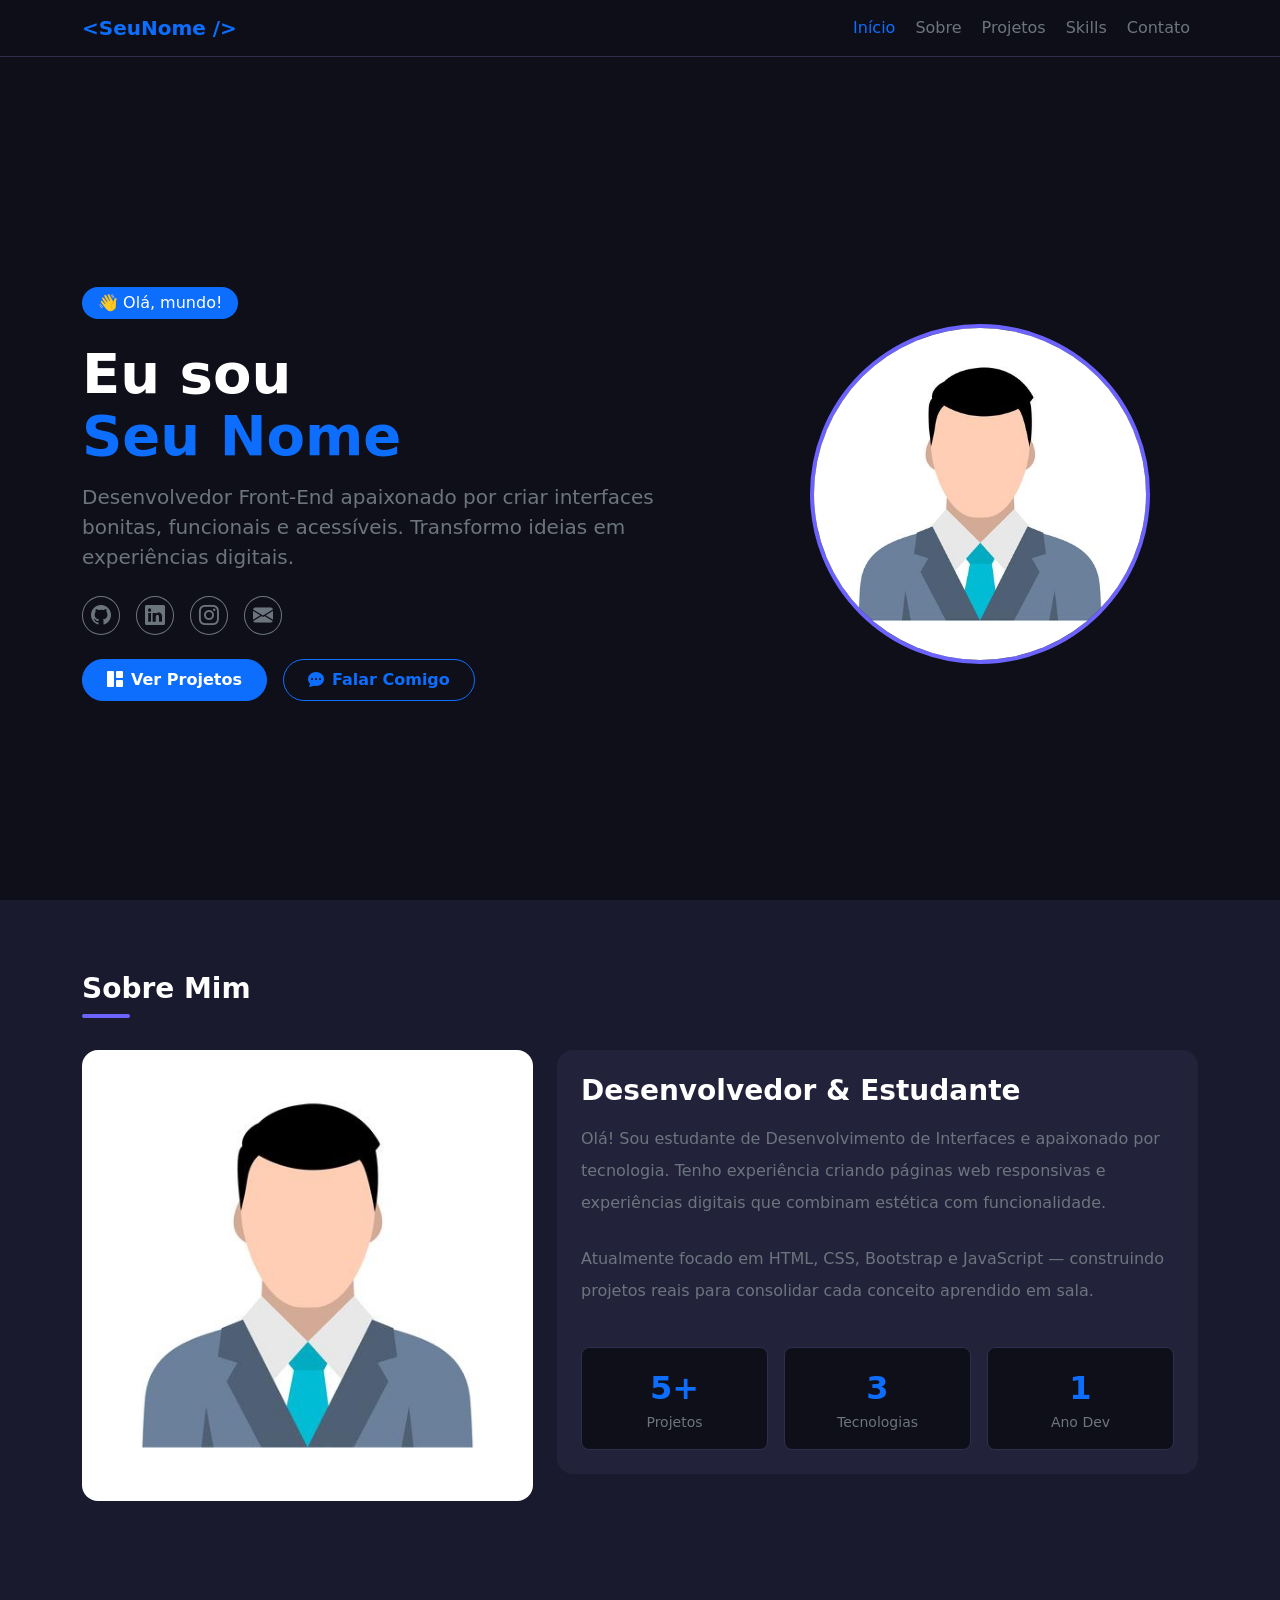
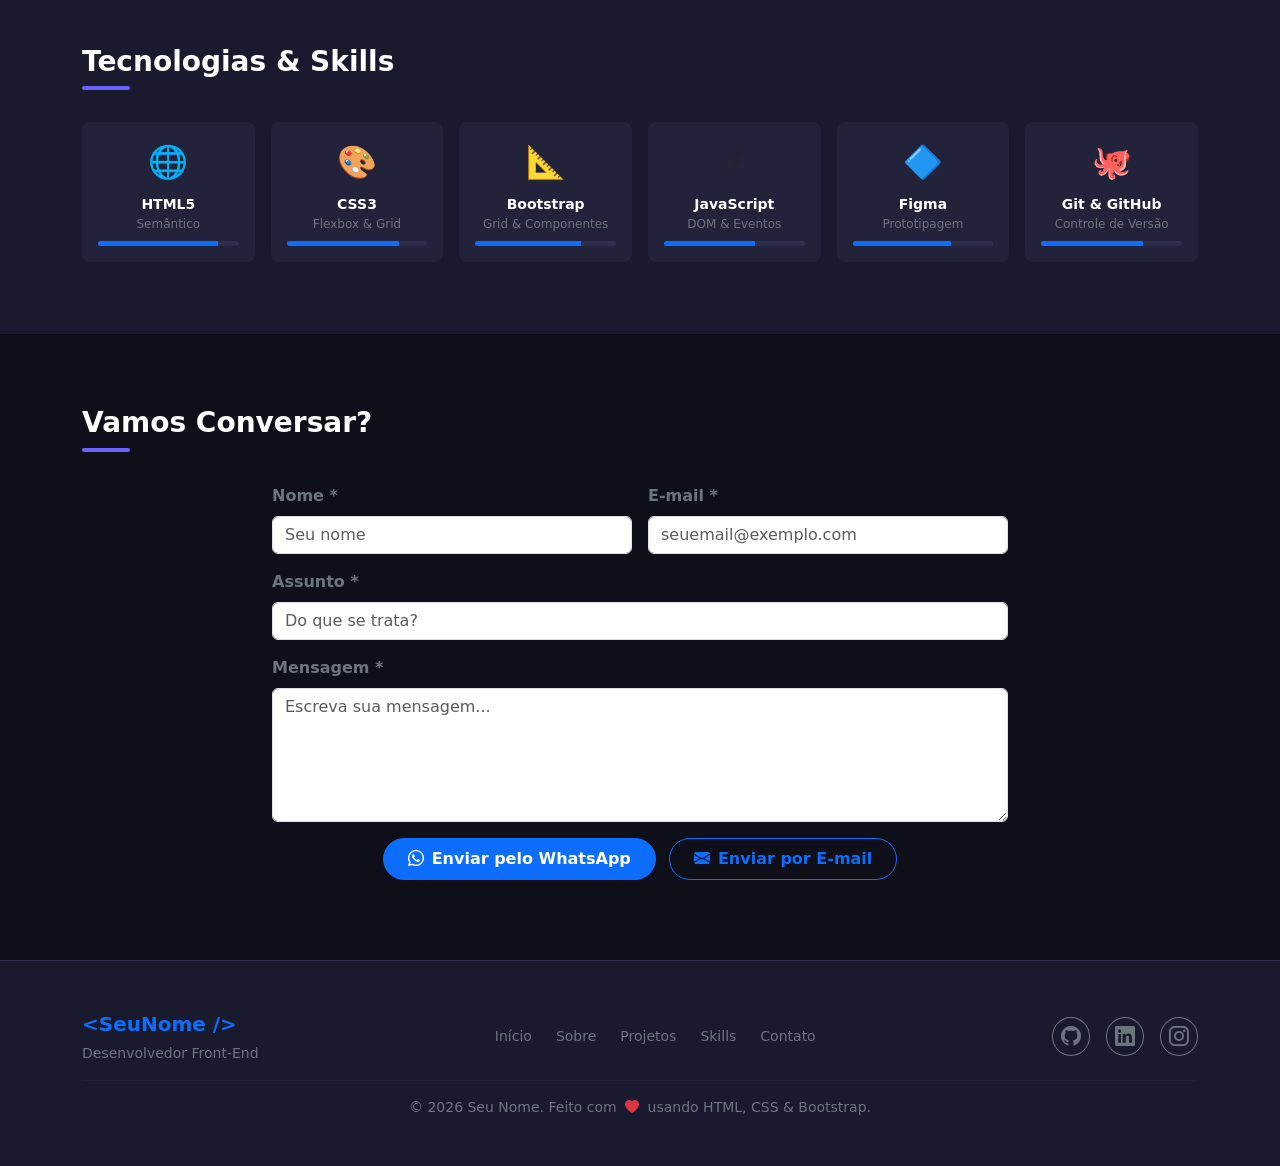
==== Professor/Projeto Final/index.html @ 261734fa "ajuste pasta" ====
<!DOCTYPE html>
<html lang="pt-BR">
  <head>
    <meta charset="UTF-8"/>
    <meta name="viewport" content="width=device-width, initial-scale=1.0"/>
    <title>Portfólio — Seu Nome</title>

    <!-- Bootstrap 5 CSS -->
    <link rel="stylesheet" href="https://cdn.jsdelivr.net/npm/bootstrap@5.3.3/dist/css/bootstrap.min.css"/>
    <!-- Bootstrap Icons -->
    <link rel="stylesheet" href="https://cdn.jsdelivr.net/npm/bootstrap-icons@1.11.3/font/bootstrap-icons.min.css"/>
    <!-- Nosso CSS customizado (sempre DEPOIS do Bootstrap) -->
    <link rel="stylesheet" href="estilo.css"/>
  </head>
  <body>


    <!-- ══════════════════════════════════════════════════════
       NAVBAR
  ══════════════════════════════════════════════════════ -->
    <nav class="navbar navbar-expand-lg navbar-portfolio fixed-top">
      <div class="container">

        <a class="navbar-brand fw-bold fs-5 text-primary" href="#inicio">
          &lt;SeuNome /&gt;
        </a>

        <!-- Botão hamburguer — aparece só no mobile -->
        <button
          class="navbar-toggler border-0"
          type="button"
          data-bs-toggle="collapse"
          data-bs-target="#menu"
          aria-controls="menu"
          aria-expanded="false"
          aria-label="Menu"
        >
          <i class="bi bi-list text-white fs-4"></i>
        </button>

        <!-- Links — colapsam no mobile -->
        <div class="collapse navbar-collapse" id="menu">
          <ul class="navbar-nav ms-auto gap-1">
            <li class="nav-item"><a class="nav-link active text-primary" href="#inicio">Início</a></li>
            <li class="nav-item"><a class="nav-link text-secondary" href="#sobre">Sobre</a></li>
            <li class="nav-item"><a class="nav-link text-secondary" href="#projetos">Projetos</a></li>
            <li class="nav-item"><a class="nav-link text-secondary" href="#skills">Skills</a></li>
            <li class="nav-item"><a class="nav-link text-secondary" href="#contato">Contato</a></li>
          </ul>
        </div>

      </div>
    </nav>


    <!-- ══════════════════════════════════════════════════════
       HERO — APRESENTAÇÃO
  ══════════════════════════════════════════════════════ -->
    <section class="hero" id="inicio">
      <div class="container">
        <div class="row align-items-center g-5">

          <!-- Coluna de texto -->
          <div class="col-12 col-lg-7 order-2 order-lg-1">

            <!-- Badge de saudação (componente Badge do Bootstrap) -->
            <span class="badge rounded-pill text-bg-primary mb-3 fs-6 fw-normal px-3 py-2">
              👋 Olá, mundo!
            </span>

            <h1 class="hero-nome text-white mt-2">
              Eu sou<br>
              <span class="text-primary">Seu Nome</span>
            </h1>

            <p class="lead text-secondary mt-3">
              Desenvolvedor Front-End apaixonado por criar interfaces bonitas,
              funcionais e acessíveis. Transformo ideias em experiências digitais.
            </p>

            <!-- Redes sociais — botões circulares do Bootstrap -->
            <div class="d-flex gap-3 mt-4">
              <a
                href="https://github.com/seunome"
                target="_blank"
                class="btn btn-outline-secondary rounded-circle p-2 lh-1"
                title="GitHub"
              >
                <i class="bi bi-github fs-5"></i>
              </a>
              <a
                href="https://linkedin.com/in/seunome"
                target="_blank"
                class="btn btn-outline-secondary rounded-circle p-2 lh-1"
                title="LinkedIn"
              >
                <i class="bi bi-linkedin fs-5"></i>
              </a>
              <a
                href="https://instagram.com/seunome"
                target="_blank"
                class="btn btn-outline-secondary rounded-circle p-2 lh-1"
                title="Instagram"
              >
                <i class="bi bi-instagram fs-5"></i>
              </a>
              <a
                href="mailto:seuemail@email.com"
                class="btn btn-outline-secondary rounded-circle p-2 lh-1"
                title="E-mail"
              >
                <i class="bi bi-envelope-fill fs-5"></i>
              </a>
            </div>

            <!-- Botões de ação — btn-primary e btn-outline-primary do Bootstrap -->
            <div class="d-flex flex-wrap gap-3 mt-4">
              <a href="#projetos" class="btn btn-primary rounded-pill px-4 py-2 fw-bold">
                <i class="bi bi-grid-1x2-fill me-2"></i>Ver Projetos
              </a>
              <a href="#contato" class="btn btn-outline-primary rounded-pill px-4 py-2 fw-bold">
                <i class="bi bi-chat-dots-fill me-2"></i>Falar Comigo
              </a>
            </div>

          </div>

          <!-- Coluna da foto -->
          <div class="col-12 col-lg-5 order-1 order-lg-2 text-center">
            <!--
            Troque o src pela URL da sua foto (ex: src="foto.jpg")
            Use uma imagem quadrada para ficar redonda corretamente
          -->
            <img
              src="assets/img/user.jpg"
              alt="Foto de perfil"
              class="foto-perfil mx-auto"
            />
          </div>

        </div>
      </div>
    </section>


    <!-- ══════════════════════════════════════════════════════
       SOBRE MIM
  ══════════════════════════════════════════════════════ -->
    <section class="py-5" style="background-color: var(--superficie);" id="sobre">
      <div class="container py-4">

        <h2 class="titulo-secao fw-bold text-white fs-3">Sobre Mim</h2>

        <div class="row g-4 align-items-start">

          <!-- Foto -->
          <div class="col-12 col-md-5">
            <img
              src="assets/img/user.jpg"
              alt="Sobre mim"
              class="img-fluid rounded-4 w-100"
            />
          </div>

          <!-- Card de texto + stats -->
          <div class="col-12 col-md-7">
            <div class="card border-0 rounded-4 p-4" style="background-color: var(--superficie-alta);">
              <h3 class="fw-bold text-white mb-3">Desenvolvedor & Estudante</h3>

              <p class="text-secondary lh-lg">
                Olá! Sou estudante de Desenvolvimento de Interfaces e apaixonado por tecnologia.
                Tenho experiência criando páginas web responsivas e experiências digitais que
                combinam estética com funcionalidade.
              </p>
              <p class="text-secondary lh-lg mt-2">
                Atualmente focado em HTML, CSS, Bootstrap e JavaScript —
                construindo projetos reais para consolidar cada conceito aprendido em sala.
              </p>

  
              <div class="row g-3 mt-2">
                <div class="col-4">
                  <div
                    class="card text-center border rounded-3 p-3"
                    style="background-color: var(--fundo); border-color: var(--borda) !important;"
                  >
                    <div class="fs-2 fw-bold text-primary">5+</div>
                    <small class="text-secondary">Projetos</small>
                  </div>
                </div>
                <div class="col-4">
                  <div
                    class="card text-center border rounded-3 p-3"
                    style="background-color: var(--fundo); border-color: var(--borda) !important;"
                  >
                    <div class="fs-2 fw-bold text-primary">3</div>
                    <small class="text-secondary">Tecnologias</small>
                  </div>
                </div>
                <div class="col-4">
                  <div
                    class="card text-center border rounded-3 p-3"
                    style="background-color: var(--fundo); border-color: var(--borda) !important;"
                  >
                    <div class="fs-2 fw-bold text-primary">1</div>
                    <small class="text-secondary">Ano Dev</small>
                  </div>
                </div>
              </div>

            </div>
          </div>

        </div>
      </div>
    </section>


    <!-- ══════════════════════════════════════════════════════
       PROJETOS
  ══════════════════════════════════════════════════════ -->
   

    <!-- ══════════════════════════════════════════════════════
       SKILLS
  ══════════════════════════════════════════════════════ -->
    <section class="py-5" style="background-color: var(--superficie);" id="skills">
      <div class="container py-4">

        <h2 class="titulo-secao fw-bold text-white fs-3">Tecnologias & Skills</h2>

        <div class="row g-3">

          <div class="col-6 col-md-4 col-lg-2">
            <div
              class="card text-center border-0 rounded-3 p-3"
              style="background-color: var(--superficie-alta);"
            >
              <div class="fs-2 mb-2">🌐</div>
              <div class="fw-semibold text-white small">HTML5</div>
              <div class="text-secondary" style="font-size: 0.75rem;">Semântico</div>
              <!-- Progress Bar nativo do Bootstrap -->
              <div class="progress mt-2" style="height: 5px; background-color: var(--borda);">
                <div class="progress-bar bg-primary" style="width: 85%"></div>
              </div>
            </div>
          </div>

          <div class="col-6 col-md-4 col-lg-2">
            <div
              class="card text-center border-0 rounded-3 p-3"
              style="background-color: var(--superficie-alta);"
            >
              <div class="fs-2 mb-2">🎨</div>
              <div class="fw-semibold text-white small">CSS3</div>
              <div class="text-secondary" style="font-size: 0.75rem;">Flexbox & Grid</div>
              <div class="progress mt-2" style="height: 5px; background-color: var(--borda);">
                <div class="progress-bar bg-primary" style="width: 80%"></div>
              </div>
            </div>
          </div>

          <div class="col-6 col-md-4 col-lg-2">
            <div
              class="card text-center border-0 rounded-3 p-3"
              style="background-color: var(--superficie-alta);"
            >
              <div class="fs-2 mb-2">📐</div>
              <div class="fw-semibold text-white small">Bootstrap</div>
              <div class="text-secondary" style="font-size: 0.75rem;">Grid & Componentes</div>
              <div class="progress mt-2" style="height: 5px; background-color: var(--borda);">
                <div class="progress-bar bg-primary" style="width: 75%"></div>
              </div>
            </div>
          </div>

          <div class="col-6 col-md-4 col-lg-2">
            <div
              class="card text-center border-0 rounded-3 p-3"
              style="background-color: var(--superficie-alta);"
            >
              <div class="fs-2 mb-2">⚡</div>
              <div class="fw-semibold text-white small">JavaScript</div>
              <div class="text-secondary" style="font-size: 0.75rem;">DOM & Eventos</div>
              <div class="progress mt-2" style="height: 5px; background-color: var(--borda);">
                <div class="progress-bar bg-primary" style="width: 65%"></div>
              </div>
            </div>
          </div>

          <div class="col-6 col-md-4 col-lg-2">
            <div
              class="card text-center border-0 rounded-3 p-3"
              style="background-color: var(--superficie-alta);"
            >
              <div class="fs-2 mb-2">🔷</div>
              <div class="fw-semibold text-white small">Figma</div>
              <div class="text-secondary" style="font-size: 0.75rem;">Prototipagem</div>
              <div class="progress mt-2" style="height: 5px; background-color: var(--borda);">
                <div class="progress-bar bg-primary" style="width: 70%"></div>
              </div>
            </div>
          </div>

          <div class="col-6 col-md-4 col-lg-2">
            <div
              class="card text-center border-0 rounded-3 p-3"
              style="background-color: var(--superficie-alta);"
            >
              <div class="fs-2 mb-2">🐙</div>
              <div class="fw-semibold text-white small">Git & GitHub</div>
              <div class="text-secondary" style="font-size: 0.75rem;">Controle de Versão</div>
              <div class="progress mt-2" style="height: 5px; background-color: var(--borda);">
                <div class="progress-bar bg-primary" style="width: 72%"></div>
              </div>
            </div>
          </div>

        </div>
      </div>
    </section>


    <!-- ══════════════════════════════════════════════════════
       FORMULÁRIO DE CONTATO
  ══════════════════════════════════════════════════════ -->
    <section class="py-5" style="background-color: var(--fundo);" id="contato">
      <div class="container py-4">

        <h2 class="titulo-secao fw-bold text-white fs-3">Vamos Conversar?</h2>

        <!-- Alert Bootstrap — aparece via JS quando há erros -->
        <div id="alerta-erro" class="alert alert-danger d-flex align-items-center gap-2 d-none" role="alert">
          <i class="bi bi-exclamation-triangle-fill"></i>
          <span>Revise os campos destacados antes de enviar.</span>
        </div>

        <div class="row justify-content-center">
          <div class="col-12 col-lg-8">
            <form id="form-contato" novalidate>
              <div class="row g-3">

                <div class="col-12 col-md-6">
                  <label for="campo-nome" class="form-label text-secondary fw-semibold">Nome *</label>
                  <input type="text" class="form-control" id="campo-nome" placeholder="Seu nome"/>
                  <div class="text-danger small d-none mt-1" id="erro-nome">
                    <i class="bi bi-x-circle"></i> Informe seu nome.
                  </div>
                </div>

                <div class="col-12 col-md-6">
                  <label for="campo-email" class="form-label text-secondary fw-semibold">E-mail *</label>
                  <input type="email" class="form-control" id="campo-email" placeholder="seuemail@exemplo.com"/>
                  <div class="text-danger small d-none mt-1" id="erro-email">
                    <i class="bi bi-x-circle"></i> Informe um e-mail válido.
                  </div>
                </div>

                <div class="col-12">
                  <label for="campo-assunto" class="form-label text-secondary fw-semibold">Assunto *</label>
                  <input type="text" class="form-control" id="campo-assunto" placeholder="Do que se trata?"/>
                  <div class="text-danger small d-none mt-1" id="erro-assunto">
                    <i class="bi bi-x-circle"></i> Informe o assunto.
                  </div>
                </div>

                <div class="col-12">
                  <label for="campo-mensagem" class="form-label text-secondary fw-semibold">Mensagem *</label>
                  <textarea class="form-control" id="campo-mensagem" rows="5" placeholder="Escreva sua mensagem..."></textarea>
                  <div class="text-danger small d-none mt-1" id="erro-mensagem">
                    <i class="bi bi-x-circle"></i> Escreva sua mensagem (mínimo 10 caracteres).
                  </div>
                </div>

                <div class="col-12 text-center">
                  <button
                    type="button"
                    id="btn-whatsapp"
                    class="btn btn-primary rounded-pill px-4 py-2 fw-bold me-2 mb-2"
                  >
                    <i class="bi bi-whatsapp me-2"></i>Enviar pelo WhatsApp
                  </button>
                  <button
                    type="button"
                    id="btn-email"
                    class="btn btn-outline-primary rounded-pill px-4 py-2 fw-bold mb-2"
                  >
                    <i class="bi bi-envelope-fill me-2"></i>Enviar por E-mail
                  </button>
                </div>

              </div>
            </form>
          </div>
        </div>

      </div>
    </section>


    <!-- ══════════════════════════════════════════════════════
       FOOTER — utilitários Bootstrap + border-top
  ══════════════════════════════════════════════════════ -->
    <footer class="py-5 border-top" style="background-color: var(--superficie); border-color: var(--borda) !important;">
      <div class="container">
        <div class="row align-items-center justify-content-between g-4 text-center text-md-start">

          <div class="col-12 col-md-auto">
            <span class="fs-5 fw-bold text-primary">&lt;SeuNome /&gt;</span>
            <p class="text-secondary small mt-1 mb-0">Desenvolvedor Front-End</p>
          </div>

          <div class="col-12 col-md-auto">
            <ul class="list-unstyled d-flex flex-wrap justify-content-center gap-4 mb-0">
              <li><a href="#inicio" class="text-secondary small">Início</a></li>
              <li><a href="#sobre" class="text-secondary small">Sobre</a></li>
              <li><a href="#projetos" class="text-secondary small">Projetos</a></li>
              <li><a href="#skills" class="text-secondary small">Skills</a></li>
              <li><a href="#contato" class="text-secondary small">Contato</a></li>
            </ul>
          </div>

          <div class="col-12 col-md-auto">
            <div class="d-flex justify-content-center gap-3">
              <a
                href="https://github.com/seunome"
                target="_blank"
                class="btn btn-outline-secondary rounded-circle p-2 lh-1"
              >
                <i class="bi bi-github fs-5"></i>
              </a>
              <a
                href="https://linkedin.com/in/seunome"
                target="_blank"
                class="btn btn-outline-secondary rounded-circle p-2 lh-1"
              >
                <i class="bi bi-linkedin fs-5"></i>
              </a>
              <a
                href="https://instagram.com/seunome"
                target="_blank"
                class="btn btn-outline-secondary rounded-circle p-2 lh-1"
              >
                <i class="bi bi-instagram fs-5"></i>
              </a>
            </div>
          </div>

        </div>

        <hr style="border-color: var(--borda);">
        <p class="text-center text-secondary small mb-0">
          © 2026 Seu Nome. Feito com <i class="bi bi-heart-fill text-danger mx-1"></i> usando HTML, CSS & Bootstrap.
        </p>
      </div>
    </footer>


    <!-- Bootstrap JS -->
    <script src="https://cdn.jsdelivr.net/npm/bootstrap@5.3.3/dist/js/bootstrap.bundle.min.js"></script>

    <script src="script.js"></script>

  </body>
</html>
---- Professor/Projeto Final/estilo.css ----
/* ══════════════════════════════════════════════════════════════════
   PORTFÓLIO PESSOAL — estilo.css
   Só o que o Bootstrap não consegue fazer sozinho.
   ══════════════════════════════════════════════════════════════════ */

/* ─── VARIÁVEIS DE COR (tema dark customizado) ──────────────────── */
:root {
  --cor-primaria:   #6c63ff;
  --cor-secundaria: #ff6584;

  --fundo:           #0f0f1a;
  --superficie:      #1a1a2e;
  --superficie-alta: #22223a;
  --borda:           #2e2e4e;

  --texto:       #e8e8f0;
  --texto-suave: #9090b8;
}

/* ─── BASE ──────────────────────────────────────────────────────── */
html { scroll-behavior: smooth; }

body {
  background-color: var(--fundo);
  color: var(--texto);
}

a { text-decoration: none; color: inherit; }

/* ─── CLASSES DE FUNDO (substitui style="background-color:...") ─── */
.bg-fundo      { background-color: var(--fundo) !important; }
.bg-superficie { background-color: var(--superficie) !important; }

/* ─── CARDS REUTILIZÁVEIS ───────────────────────────────────────── */
/* Card principal (projetos / sobre) */
.card-dark {
  background-color: var(--superficie-alta);
}

/* Card de estatística (Sobre Mim) */
.card-stat {
  background-color: var(--fundo);
  border-color: var(--borda) !important;
}

/* Card de skill */
.card-skill {
  background-color: var(--superficie-alta);
}

/* Footer do card de projeto */
.card-footer-dark {
  background-color: transparent;
  border-color: var(--borda);
}

/* ─── NAVBAR ────────────────────────────────────────────────────── */
.navbar-portfolio {
  background-color: rgba(15, 15, 26, 0.95) !important;
  border-bottom: 1px solid var(--borda);
}

/* ─── HERO ──────────────────────────────────────────────────────── */
.hero {
  min-height: 100vh;
  display: flex;
  align-items: center;
  padding-top: 80px;
}

.foto-perfil {
  width: 260px;
  height: 260px;
  object-fit: cover;
  border-radius: 50%;
  border: 4px solid var(--cor-primaria);
}

.hero-nome {
  font-size: 3.5rem;
  font-weight: 800;
  line-height: 1.1;
}

@media (min-width: 992px) {
  .foto-perfil { width: 340px; height: 340px; }
  .hero        { padding-top: 88px; }
}

@media (max-width: 575px) {
  .hero-nome { font-size: 2.5rem; }
}

/* ─── TÍTULO DE SEÇÃO (linha colorida embaixo) ──────────────────── */
.titulo-secao {
  position: relative;
  display: inline-block;
  padding-bottom: 12px;
  margin-bottom: 2rem;
}

.titulo-secao::after {
  content: '';
  position: absolute;
  left: 0; bottom: 0;
  width: 48px; height: 4px;
  background-color: var(--cor-primaria);
  border-radius: 99px;
}

/* ─── TOPO DO CARD DE PROJETO ───────────────────────────────────── */
.card-topo {
  height: 160px;
  background: linear-gradient(135deg, var(--cor-primaria), var(--cor-secundaria));
  display: flex;
  align-items: center;
  justify-content: center;
  font-size: 3rem;
  color: rgba(255,255,255,0.65);
}

/* ─── CAMPO INVÁLIDO ────────────────────────────────────────────── */
.campo-invalido { border-color: var(--cor-secundaria) !important; }
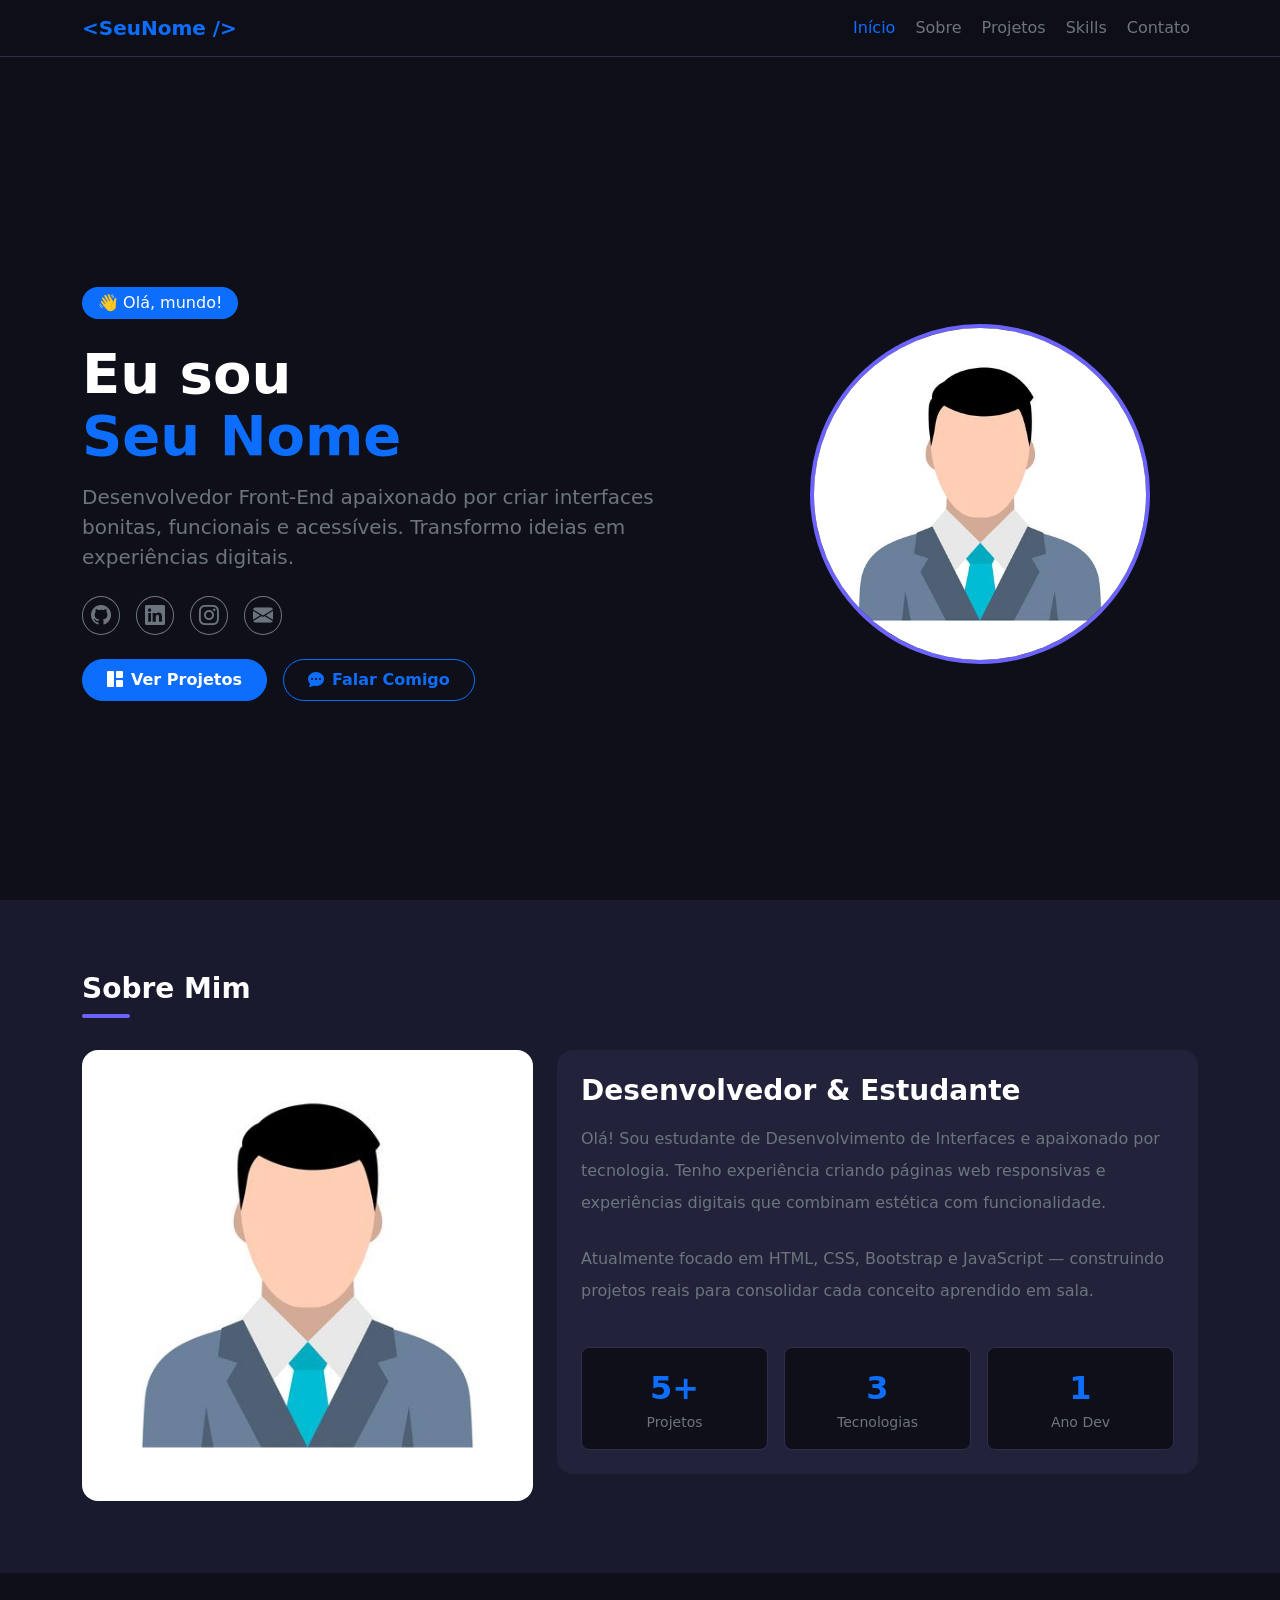
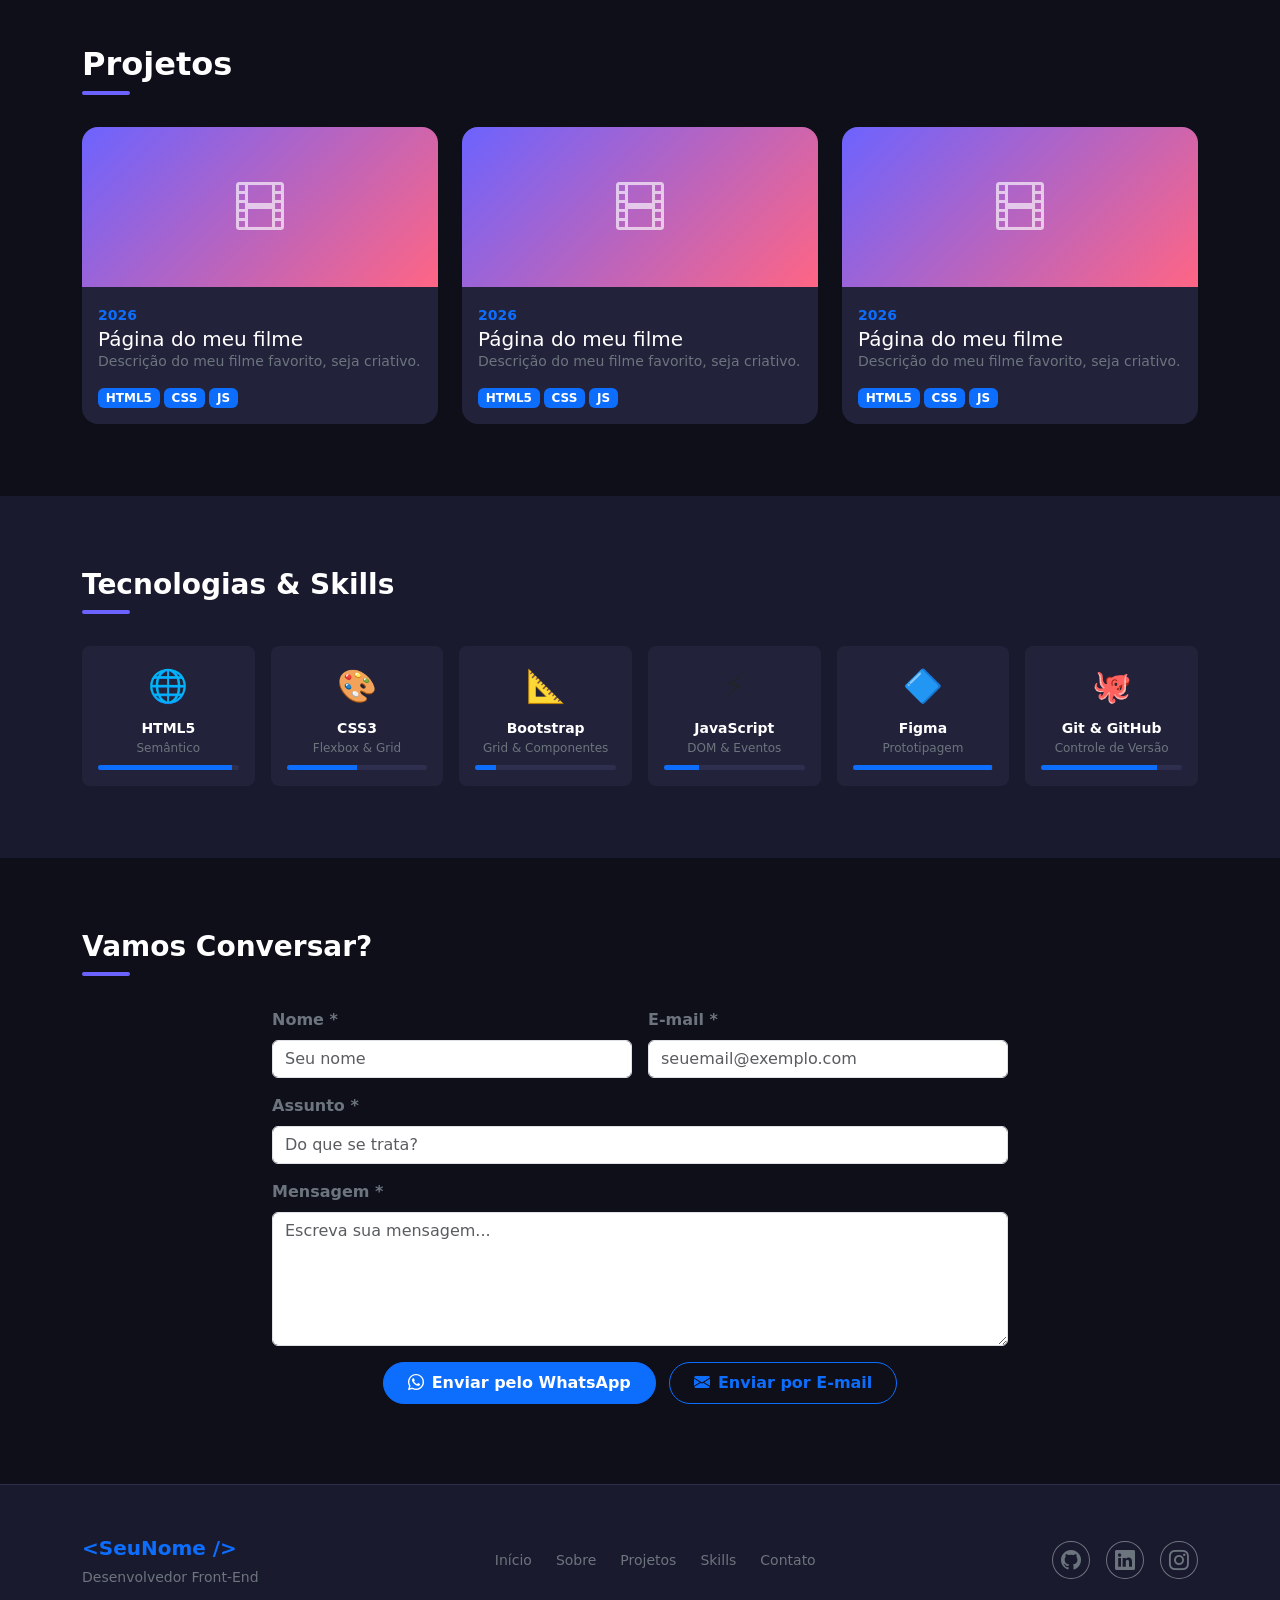
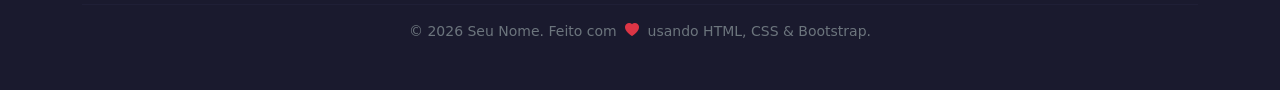
==== commit 3caa9735: "finalizando projeto final" ====
--- a/Professor/Projeto Final/index.html
+++ b/Professor/Projeto Final/index.html
@@ -1,26 +1,29 @@
-<!DOCTYPE html>
+<!doctype html>
 <html lang="pt-BR">
   <head>
-    <meta charset="UTF-8"/>
-    <meta name="viewport" content="width=device-width, initial-scale=1.0"/>
+    <meta charset="UTF-8" />
+    <meta name="viewport" content="width=device-width, initial-scale=1.0" />
     <title>Portfólio — Seu Nome</title>
 
     <!-- Bootstrap 5 CSS -->
-    <link rel="stylesheet" href="https://cdn.jsdelivr.net/npm/bootstrap@5.3.3/dist/css/bootstrap.min.css"/>
+    <link
+      rel="stylesheet"
+      href="https://cdn.jsdelivr.net/npm/bootstrap@5.3.3/dist/css/bootstrap.min.css"
+    />
     <!-- Bootstrap Icons -->
-    <link rel="stylesheet" href="https://cdn.jsdelivr.net/npm/bootstrap-icons@1.11.3/font/bootstrap-icons.min.css"/>
+    <link
+      rel="stylesheet"
+      href="https://cdn.jsdelivr.net/npm/bootstrap-icons@1.11.3/font/bootstrap-icons.min.css"
+    />
     <!-- Nosso CSS customizado (sempre DEPOIS do Bootstrap) -->
-    <link rel="stylesheet" href="estilo.css"/>
+    <link rel="stylesheet" href="estilo.css" />
   </head>
   <body>
-
-
     <!-- ══════════════════════════════════════════════════════
        NAVBAR
   ══════════════════════════════════════════════════════ -->
     <nav class="navbar navbar-expand-lg navbar-portfolio fixed-top">
       <div class="container">
-
         <a class="navbar-brand fw-bold fs-5 text-primary" href="#inicio">
           &lt;SeuNome /&gt;
         </a>
@@ -41,17 +44,25 @@
         <!-- Links — colapsam no mobile -->
         <div class="collapse navbar-collapse" id="menu">
           <ul class="navbar-nav ms-auto gap-1">
-            <li class="nav-item"><a class="nav-link active text-primary" href="#inicio">Início</a></li>
-            <li class="nav-item"><a class="nav-link text-secondary" href="#sobre">Sobre</a></li>
-            <li class="nav-item"><a class="nav-link text-secondary" href="#projetos">Projetos</a></li>
-            <li class="nav-item"><a class="nav-link text-secondary" href="#skills">Skills</a></li>
-            <li class="nav-item"><a class="nav-link text-secondary" href="#contato">Contato</a></li>
+            <li class="nav-item">
+              <a class="nav-link active text-primary" href="#inicio">Início</a>
+            </li>
+            <li class="nav-item">
+              <a class="nav-link text-secondary" href="#sobre">Sobre</a>
+            </li>
+            <li class="nav-item">
+              <a class="nav-link text-secondary" href="#projetos">Projetos</a>
+            </li>
+            <li class="nav-item">
+              <a class="nav-link text-secondary" href="#skills">Skills</a>
+            </li>
+            <li class="nav-item">
+              <a class="nav-link text-secondary" href="#contato">Contato</a>
+            </li>
           </ul>
         </div>
-
       </div>
     </nav>
-
 
     <!-- ══════════════════════════════════════════════════════
        HERO — APRESENTAÇÃO
@@ -59,23 +70,24 @@
     <section class="hero" id="inicio">
       <div class="container">
         <div class="row align-items-center g-5">
-
           <!-- Coluna de texto -->
           <div class="col-12 col-lg-7 order-2 order-lg-1">
-
             <!-- Badge de saudação (componente Badge do Bootstrap) -->
-            <span class="badge rounded-pill text-bg-primary mb-3 fs-6 fw-normal px-3 py-2">
+            <span
+              class="badge rounded-pill text-bg-primary mb-3 fs-6 fw-normal px-3 py-2"
+            >
               👋 Olá, mundo!
             </span>
 
             <h1 class="hero-nome text-white mt-2">
-              Eu sou<br>
+              Eu sou<br />
               <span class="text-primary">Seu Nome</span>
             </h1>
 
             <p class="lead text-secondary mt-3">
               Desenvolvedor Front-End apaixonado por criar interfaces bonitas,
-              funcionais e acessíveis. Transformo ideias em experiências digitais.
+              funcionais e acessíveis. Transformo ideias em experiências
+              digitais.
             </p>
 
             <!-- Redes sociais — botões circulares do Bootstrap -->
@@ -115,14 +127,19 @@
 
             <!-- Botões de ação — btn-primary e btn-outline-primary do Bootstrap -->
             <div class="d-flex flex-wrap gap-3 mt-4">
-              <a href="#projetos" class="btn btn-primary rounded-pill px-4 py-2 fw-bold">
+              <a
+                href="#projetos"
+                class="btn btn-primary rounded-pill px-4 py-2 fw-bold"
+              >
                 <i class="bi bi-grid-1x2-fill me-2"></i>Ver Projetos
               </a>
-              <a href="#contato" class="btn btn-outline-primary rounded-pill px-4 py-2 fw-bold">
+              <a
+                href="#contato"
+                class="btn btn-outline-primary rounded-pill px-4 py-2 fw-bold"
+              >
                 <i class="bi bi-chat-dots-fill me-2"></i>Falar Comigo
               </a>
             </div>
-
           </div>
 
           <!-- Coluna da foto -->
@@ -137,22 +154,22 @@
               class="foto-perfil mx-auto"
             />
           </div>
-
         </div>
       </div>
     </section>
-
 
     <!-- ══════════════════════════════════════════════════════
        SOBRE MIM
   ══════════════════════════════════════════════════════ -->
-    <section class="py-5" style="background-color: var(--superficie);" id="sobre">
+    <section
+      class="py-5"
+      style="background-color: var(--superficie)"
+      id="sobre"
+    >
       <div class="container py-4">
-
         <h2 class="titulo-secao fw-bold text-white fs-3">Sobre Mim</h2>
 
         <div class="row g-4 align-items-start">
-
           <!-- Foto -->
           <div class="col-12 col-md-5">
             <img
@@ -164,25 +181,32 @@
 
           <!-- Card de texto + stats -->
           <div class="col-12 col-md-7">
-            <div class="card border-0 rounded-4 p-4" style="background-color: var(--superficie-alta);">
+            <div
+              class="card border-0 rounded-4 p-4"
+              style="background-color: var(--superficie-alta)"
+            >
               <h3 class="fw-bold text-white mb-3">Desenvolvedor & Estudante</h3>
 
               <p class="text-secondary lh-lg">
-                Olá! Sou estudante de Desenvolvimento de Interfaces e apaixonado por tecnologia.
-                Tenho experiência criando páginas web responsivas e experiências digitais que
-                combinam estética com funcionalidade.
+                Olá! Sou estudante de Desenvolvimento de Interfaces e apaixonado
+                por tecnologia. Tenho experiência criando páginas web
+                responsivas e experiências digitais que combinam estética com
+                funcionalidade.
               </p>
               <p class="text-secondary lh-lg mt-2">
                 Atualmente focado em HTML, CSS, Bootstrap e JavaScript —
-                construindo projetos reais para consolidar cada conceito aprendido em sala.
+                construindo projetos reais para consolidar cada conceito
+                aprendido em sala.
               </p>
 
-  
               <div class="row g-3 mt-2">
                 <div class="col-4">
                   <div
                     class="card text-center border rounded-3 p-3"
-                    style="background-color: var(--fundo); border-color: var(--borda) !important;"
+                    style="
+                      background-color: var(--fundo);
+                      border-color: var(--borda) !important;
+                    "
                   >
                     <div class="fs-2 fw-bold text-primary">5+</div>
                     <small class="text-secondary">Projetos</small>
@@ -191,7 +215,10 @@
                 <div class="col-4">
                   <div
                     class="card text-center border rounded-3 p-3"
-                    style="background-color: var(--fundo); border-color: var(--borda) !important;"
+                    style="
+                      background-color: var(--fundo);
+                      border-color: var(--borda) !important;
+                    "
                   >
                     <div class="fs-2 fw-bold text-primary">3</div>
                     <small class="text-secondary">Tecnologias</small>
@@ -200,48 +227,136 @@
                 <div class="col-4">
                   <div
                     class="card text-center border rounded-3 p-3"
-                    style="background-color: var(--fundo); border-color: var(--borda) !important;"
+                    style="
+                      background-color: var(--fundo);
+                      border-color: var(--borda) !important;
+                    "
                   >
                     <div class="fs-2 fw-bold text-primary">1</div>
                     <small class="text-secondary">Ano Dev</small>
                   </div>
                 </div>
               </div>
-
-            </div>
-          </div>
-
+            </div>
+          </div>
         </div>
       </div>
     </section>
-
 
     <!-- ══════════════════════════════════════════════════════
        PROJETOS
   ══════════════════════════════════════════════════════ -->
-   
+    <section class="py-5" style="background-color: var(--fundo)" id="projetos">
+      <div class="container py-4">
+        <h2 class="titulo-secao fw-bold text-white">Projetos</h2>
+
+        <div class="row g-4">
+          <!--Inicio do Card-->
+          <div class="col-12 col-sm-6 col-lg-4">
+            <div
+              class="card h-100 border-0 rounded-4 overflow-hidden"
+              style="background-color: var(--superficie-alta)"
+            >
+              <div class="card-topo">
+                <i class="bi bi-film"></i>
+              </div>
+              <div class="card-body flex-wrap flex-column gap-2">
+                <small class="text-primary fw-bold text-uppercase">2026</small>
+                <h5 class="card-title text-white mb-0">Página do meu filme</h5>
+                <p class="card-text text-secondary small flex-grow-1">
+                  Descrição do meu filme favorito, seja criativo.
+                </p>
+                <div class="d-flex flex-wrap gap-1">
+                  <span class="badge text-bg-primary">HTML5</span>
+                  <span class="badge text-bg-primary">CSS</span>
+                  <span class="badge text-bg-primary">JS</span>
+                </div>
+              </div>
+            </div>
+          </div>
+          <!--Fim do Card-->
+          <!--Inicio do Card-->
+          <div class="col-12 col-sm-6 col-lg-4">
+            <div
+              class="card h-100 border-0 rounded-4 overflow-hidden"
+              style="background-color: var(--superficie-alta)"
+            >
+              <div class="card-topo">
+                <i class="bi bi-film"></i>
+              </div>
+              <div class="card-body flex-wrap flex-column gap-2">
+                <small class="text-primary fw-bold text-uppercase">2026</small>
+                <h5 class="card-title text-white mb-0">Página do meu filme</h5>
+                <p class="card-text text-secondary small flex-grow-1">
+                  Descrição do meu filme favorito, seja criativo.
+                </p>
+                <div class="d-flex flex-wrap gap-1">
+                  <span class="badge text-bg-primary">HTML5</span>
+                  <span class="badge text-bg-primary">CSS</span>
+                  <span class="badge text-bg-primary">JS</span>
+                </div>
+              </div>
+            </div>
+          </div>
+          <!--Fim do Card-->
+          <!--Inicio do Card-->
+          <div class="col-12 col-sm-6 col-lg-4">
+            <div
+              class="card h-100 border-0 rounded-4 overflow-hidden"
+              style="background-color: var(--superficie-alta)"
+            >
+              <div class="card-topo">
+                <i class="bi bi-film"></i>
+              </div>
+              <div class="card-body flex-wrap flex-column gap-2">
+                <small class="text-primary fw-bold text-uppercase">2026</small>
+                <h5 class="card-title text-white mb-0">Página do meu filme</h5>
+                <p class="card-text text-secondary small flex-grow-1">
+                  Descrição do meu filme favorito, seja criativo.
+                </p>
+                <div class="d-flex flex-wrap gap-1">
+                  <span class="badge text-bg-primary">HTML5</span>
+                  <span class="badge text-bg-primary">CSS</span>
+                  <span class="badge text-bg-primary">JS</span>
+                </div>
+              </div>
+            </div>
+          </div>
+          <!--Fim do Card-->
+        </div>
+      </div>
+    </section>
 
     <!-- ══════════════════════════════════════════════════════
        SKILLS
   ══════════════════════════════════════════════════════ -->
-    <section class="py-5" style="background-color: var(--superficie);" id="skills">
+    <section
+      class="py-5"
+      style="background-color: var(--superficie)"
+      id="skills"
+    >
       <div class="container py-4">
-
-        <h2 class="titulo-secao fw-bold text-white fs-3">Tecnologias & Skills</h2>
+        <h2 class="titulo-secao fw-bold text-white fs-3">
+          Tecnologias & Skills
+        </h2>
 
         <div class="row g-3">
-
           <div class="col-6 col-md-4 col-lg-2">
             <div
               class="card text-center border-0 rounded-3 p-3"
-              style="background-color: var(--superficie-alta);"
+              style="background-color: var(--superficie-alta)"
             >
               <div class="fs-2 mb-2">🌐</div>
               <div class="fw-semibold text-white small">HTML5</div>
-              <div class="text-secondary" style="font-size: 0.75rem;">Semântico</div>
+              <div class="text-secondary" style="font-size: 0.75rem">
+                Semântico
+              </div>
               <!-- Progress Bar nativo do Bootstrap -->
-              <div class="progress mt-2" style="height: 5px; background-color: var(--borda);">
-                <div class="progress-bar bg-primary" style="width: 85%"></div>
+              <div
+                class="progress mt-2"
+                style="height: 5px; background-color: var(--borda)"
+              >
+                <div class="progress-bar bg-primary" style="width: 95%"></div>
               </div>
             </div>
           </div>
@@ -249,13 +364,18 @@
           <div class="col-6 col-md-4 col-lg-2">
             <div
               class="card text-center border-0 rounded-3 p-3"
-              style="background-color: var(--superficie-alta);"
+              style="background-color: var(--superficie-alta)"
             >
               <div class="fs-2 mb-2">🎨</div>
               <div class="fw-semibold text-white small">CSS3</div>
-              <div class="text-secondary" style="font-size: 0.75rem;">Flexbox & Grid</div>
-              <div class="progress mt-2" style="height: 5px; background-color: var(--borda);">
-                <div class="progress-bar bg-primary" style="width: 80%"></div>
+              <div class="text-secondary" style="font-size: 0.75rem">
+                Flexbox & Grid
+              </div>
+              <div
+                class="progress mt-2"
+                style="height: 5px; background-color: var(--borda)"
+              >
+                <div class="progress-bar bg-primary" style="width: 50%"></div>
               </div>
             </div>
           </div>
@@ -263,13 +383,18 @@
           <div class="col-6 col-md-4 col-lg-2">
             <div
               class="card text-center border-0 rounded-3 p-3"
-              style="background-color: var(--superficie-alta);"
+              style="background-color: var(--superficie-alta)"
             >
               <div class="fs-2 mb-2">📐</div>
               <div class="fw-semibold text-white small">Bootstrap</div>
-              <div class="text-secondary" style="font-size: 0.75rem;">Grid & Componentes</div>
-              <div class="progress mt-2" style="height: 5px; background-color: var(--borda);">
-                <div class="progress-bar bg-primary" style="width: 75%"></div>
+              <div class="text-secondary" style="font-size: 0.75rem">
+                Grid & Componentes
+              </div>
+              <div
+                class="progress mt-2"
+                style="height: 5px; background-color: var(--borda)"
+              >
+                <div class="progress-bar bg-primary" style="width: 15%"></div>
               </div>
             </div>
           </div>
@@ -277,13 +402,18 @@
           <div class="col-6 col-md-4 col-lg-2">
             <div
               class="card text-center border-0 rounded-3 p-3"
-              style="background-color: var(--superficie-alta);"
+              style="background-color: var(--superficie-alta)"
             >
               <div class="fs-2 mb-2">⚡</div>
               <div class="fw-semibold text-white small">JavaScript</div>
-              <div class="text-secondary" style="font-size: 0.75rem;">DOM & Eventos</div>
-              <div class="progress mt-2" style="height: 5px; background-color: var(--borda);">
-                <div class="progress-bar bg-primary" style="width: 65%"></div>
+              <div class="text-secondary" style="font-size: 0.75rem">
+                DOM & Eventos
+              </div>
+              <div
+                class="progress mt-2"
+                style="height: 5px; background-color: var(--borda)"
+              >
+                <div class="progress-bar bg-primary" style="width: 25%"></div>
               </div>
             </div>
           </div>
@@ -291,13 +421,18 @@
           <div class="col-6 col-md-4 col-lg-2">
             <div
               class="card text-center border-0 rounded-3 p-3"
-              style="background-color: var(--superficie-alta);"
+              style="background-color: var(--superficie-alta)"
             >
               <div class="fs-2 mb-2">🔷</div>
               <div class="fw-semibold text-white small">Figma</div>
-              <div class="text-secondary" style="font-size: 0.75rem;">Prototipagem</div>
-              <div class="progress mt-2" style="height: 5px; background-color: var(--borda);">
-                <div class="progress-bar bg-primary" style="width: 70%"></div>
+              <div class="text-secondary" style="font-size: 0.75rem">
+                Prototipagem
+              </div>
+              <div
+                class="progress mt-2"
+                style="height: 5px; background-color: var(--borda)"
+              >
+                <div class="progress-bar bg-primary" style="width: 99%"></div>
               </div>
             </div>
           </div>
@@ -305,32 +440,38 @@
           <div class="col-6 col-md-4 col-lg-2">
             <div
               class="card text-center border-0 rounded-3 p-3"
-              style="background-color: var(--superficie-alta);"
+              style="background-color: var(--superficie-alta)"
             >
               <div class="fs-2 mb-2">🐙</div>
               <div class="fw-semibold text-white small">Git & GitHub</div>
-              <div class="text-secondary" style="font-size: 0.75rem;">Controle de Versão</div>
-              <div class="progress mt-2" style="height: 5px; background-color: var(--borda);">
-                <div class="progress-bar bg-primary" style="width: 72%"></div>
-              </div>
-            </div>
-          </div>
-
+              <div class="text-secondary" style="font-size: 0.75rem">
+                Controle de Versão
+              </div>
+              <div
+                class="progress mt-2"
+                style="height: 5px; background-color: var(--borda)"
+              >
+                <div class="progress-bar bg-primary" style="width: 82%"></div>
+              </div>
+            </div>
+          </div>
         </div>
       </div>
     </section>
-
 
     <!-- ══════════════════════════════════════════════════════
        FORMULÁRIO DE CONTATO
   ══════════════════════════════════════════════════════ -->
-    <section class="py-5" style="background-color: var(--fundo);" id="contato">
+    <section class="py-5" style="background-color: var(--fundo)" id="contato">
       <div class="container py-4">
-
         <h2 class="titulo-secao fw-bold text-white fs-3">Vamos Conversar?</h2>
 
         <!-- Alert Bootstrap — aparece via JS quando há erros -->
-        <div id="alerta-erro" class="alert alert-danger d-flex align-items-center gap-2 d-none" role="alert">
+        <div
+          id="alerta-erro"
+          class="alert alert-danger d-flex align-items-center gap-2 d-none"
+          role="alert"
+        >
           <i class="bi bi-exclamation-triangle-fill"></i>
           <span>Revise os campos destacados antes de enviar.</span>
         </div>
@@ -339,36 +480,72 @@
           <div class="col-12 col-lg-8">
             <form id="form-contato" novalidate>
               <div class="row g-3">
-
                 <div class="col-12 col-md-6">
-                  <label for="campo-nome" class="form-label text-secondary fw-semibold">Nome *</label>
-                  <input type="text" class="form-control" id="campo-nome" placeholder="Seu nome"/>
+                  <label
+                    for="campo-nome"
+                    class="form-label text-secondary fw-semibold"
+                    >Nome *</label
+                  >
+                  <input
+                    type="text"
+                    class="form-control"
+                    id="campo-nome"
+                    placeholder="Seu nome"
+                  />
                   <div class="text-danger small d-none mt-1" id="erro-nome">
                     <i class="bi bi-x-circle"></i> Informe seu nome.
                   </div>
                 </div>
 
                 <div class="col-12 col-md-6">
-                  <label for="campo-email" class="form-label text-secondary fw-semibold">E-mail *</label>
-                  <input type="email" class="form-control" id="campo-email" placeholder="seuemail@exemplo.com"/>
+                  <label
+                    for="campo-email"
+                    class="form-label text-secondary fw-semibold"
+                    >E-mail *</label
+                  >
+                  <input
+                    type="email"
+                    class="form-control"
+                    id="campo-email"
+                    placeholder="seuemail@exemplo.com"
+                  />
                   <div class="text-danger small d-none mt-1" id="erro-email">
                     <i class="bi bi-x-circle"></i> Informe um e-mail válido.
                   </div>
                 </div>
 
                 <div class="col-12">
-                  <label for="campo-assunto" class="form-label text-secondary fw-semibold">Assunto *</label>
-                  <input type="text" class="form-control" id="campo-assunto" placeholder="Do que se trata?"/>
+                  <label
+                    for="campo-assunto"
+                    class="form-label text-secondary fw-semibold"
+                    >Assunto *</label
+                  >
+                  <input
+                    type="text"
+                    class="form-control"
+                    id="campo-assunto"
+                    placeholder="Do que se trata?"
+                  />
                   <div class="text-danger small d-none mt-1" id="erro-assunto">
                     <i class="bi bi-x-circle"></i> Informe o assunto.
                   </div>
                 </div>
 
                 <div class="col-12">
-                  <label for="campo-mensagem" class="form-label text-secondary fw-semibold">Mensagem *</label>
-                  <textarea class="form-control" id="campo-mensagem" rows="5" placeholder="Escreva sua mensagem..."></textarea>
+                  <label
+                    for="campo-mensagem"
+                    class="form-label text-secondary fw-semibold"
+                    >Mensagem *</label
+                  >
+                  <textarea
+                    class="form-control"
+                    id="campo-mensagem"
+                    rows="5"
+                    placeholder="Escreva sua mensagem..."
+                  ></textarea>
                   <div class="text-danger small d-none mt-1" id="erro-mensagem">
-                    <i class="bi bi-x-circle"></i> Escreva sua mensagem (mínimo 10 caracteres).
+                    <i class="bi bi-x-circle"></i> Escreva sua mensagem (mínimo
+                    10 caracteres).
                   </div>
                 </div>
 
@@ -388,35 +565,47 @@
                     <i class="bi bi-envelope-fill me-2"></i>Enviar por E-mail
                   </button>
                 </div>
-
               </div>
             </form>
           </div>
         </div>
-
       </div>
     </section>
-
 
     <!-- ══════════════════════════════════════════════════════
        FOOTER — utilitários Bootstrap + border-top
   ══════════════════════════════════════════════════════ -->
-    <footer class="py-5 border-top" style="background-color: var(--superficie); border-color: var(--borda) !important;">
+    <footer
+      class="py-5 border-top"
+      style="
+        background-color: var(--superficie);
+        border-color: var(--borda) !important;
+      "
+    >
       <div class="container">
-        <div class="row align-items-center justify-content-between g-4 text-center text-md-start">
-
+        <div
+          class="row align-items-center justify-content-between g-4 text-center text-md-start"
+        >
           <div class="col-12 col-md-auto">
             <span class="fs-5 fw-bold text-primary">&lt;SeuNome /&gt;</span>
-            <p class="text-secondary small mt-1 mb-0">Desenvolvedor Front-End</p>
+            <p class="text-secondary small mt-1 mb-0">
+              Desenvolvedor Front-End
+            </p>
           </div>
 
           <div class="col-12 col-md-auto">
-            <ul class="list-unstyled d-flex flex-wrap justify-content-center gap-4 mb-0">
+            <ul
+              class="list-unstyled d-flex flex-wrap justify-content-center gap-4 mb-0"
+            >
               <li><a href="#inicio" class="text-secondary small">Início</a></li>
               <li><a href="#sobre" class="text-secondary small">Sobre</a></li>
-              <li><a href="#projetos" class="text-secondary small">Projetos</a></li>
+              <li>
+                <a href="#projetos" class="text-secondary small">Projetos</a>
+              </li>
               <li><a href="#skills" class="text-secondary small">Skills</a></li>
-              <li><a href="#contato" class="text-secondary small">Contato</a></li>
+              <li>
+                <a href="#contato" class="text-secondary small">Contato</a>
+              </li>
             </ul>
           </div>
 
@@ -445,21 +634,20 @@
               </a>
             </div>
           </div>
-
-        </div>
-
-        <hr style="border-color: var(--borda);">
+        </div>
+
+        <hr style="border-color: var(--borda)" />
         <p class="text-center text-secondary small mb-0">
-          © 2026 Seu Nome. Feito com <i class="bi bi-heart-fill text-danger mx-1"></i> usando HTML, CSS & Bootstrap.
+          © 2026 Seu Nome. Feito com
+          <i class="bi bi-heart-fill text-danger mx-1"></i> usando HTML, CSS &
+          Bootstrap.
         </p>
       </div>
     </footer>
 
-
     <!-- Bootstrap JS -->
     <script src="https://cdn.jsdelivr.net/npm/bootstrap@5.3.3/dist/js/bootstrap.bundle.min.js"></script>
 
     <script src="script.js"></script>
-
   </body>
 </html>
